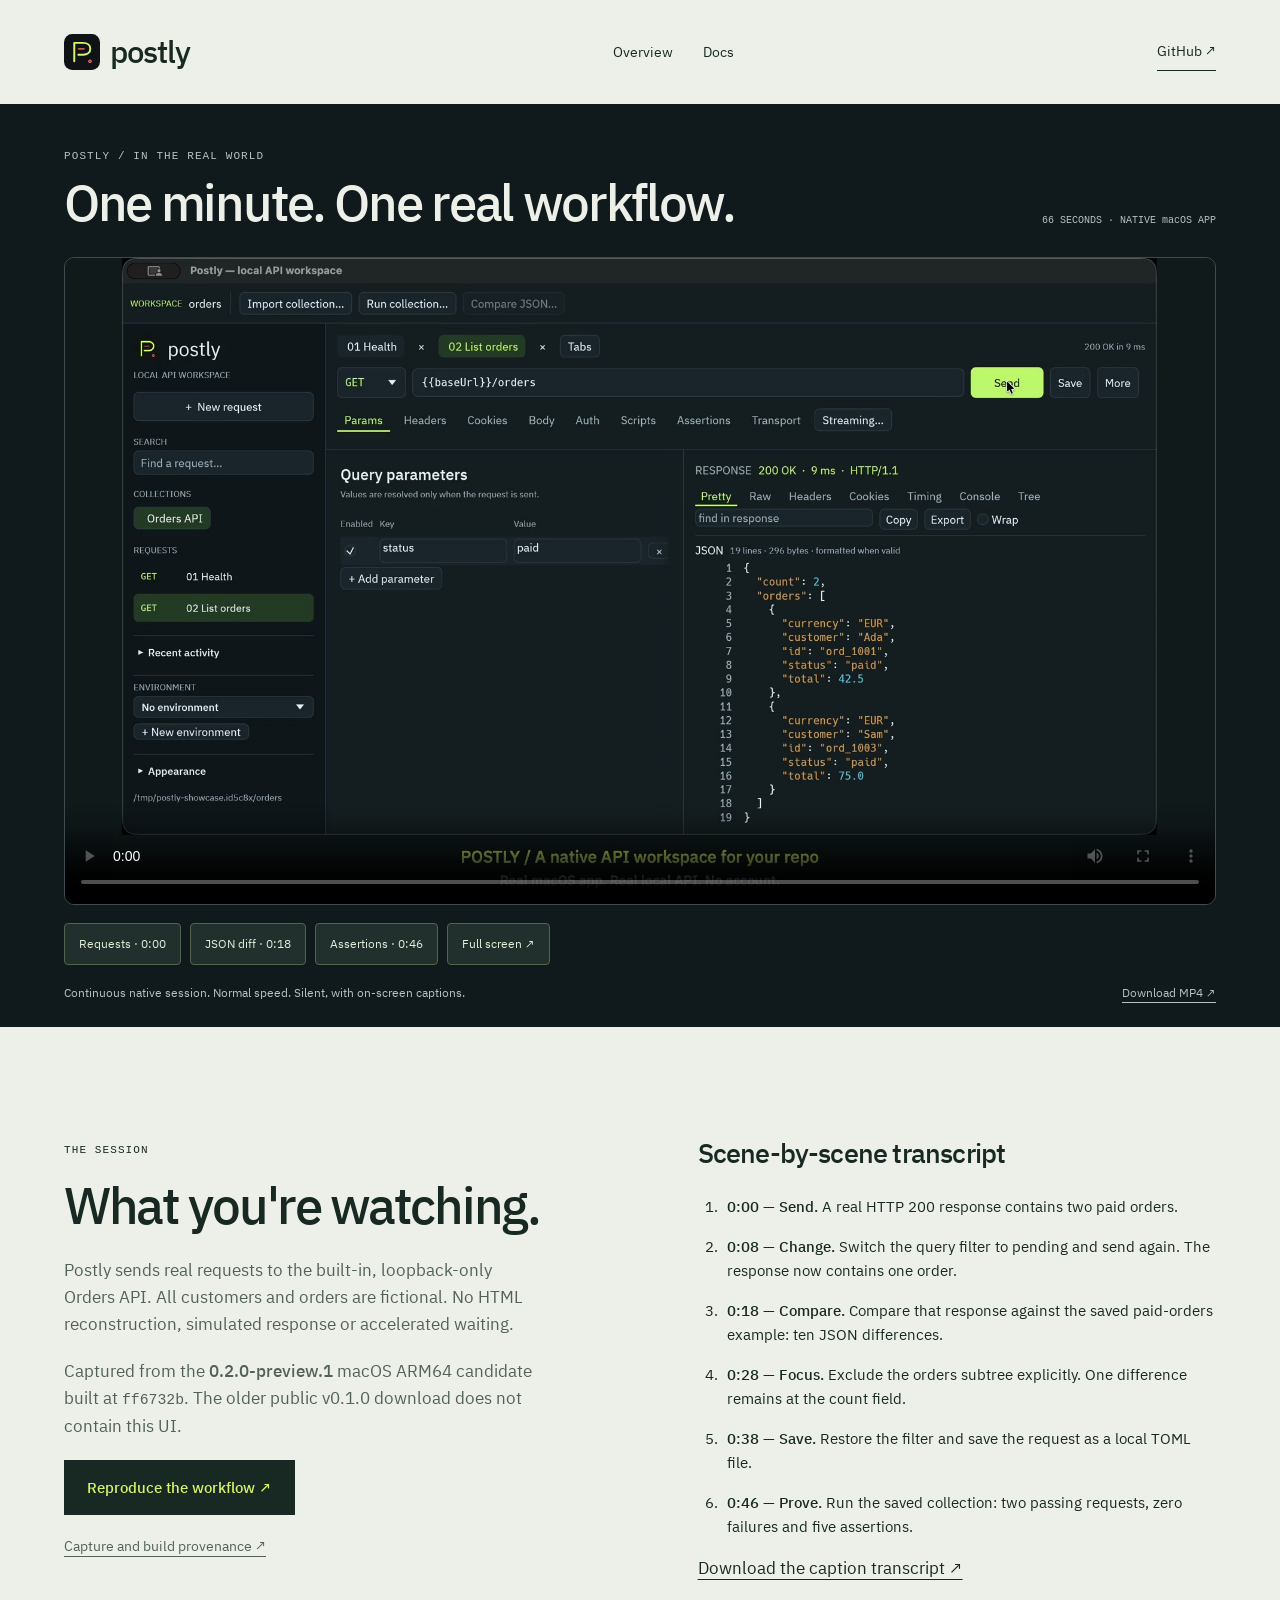
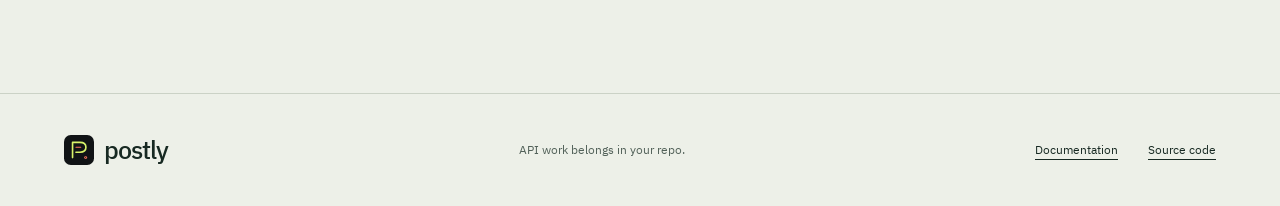
==== website/demo.html @ ddfd0c7a "feat(demo): publish a real captioned native product walkthrough" ====
<!doctype html>
<html lang="en"><head>
<meta charset="utf-8"><meta name="viewport" content="width=device-width,initial-scale=1">
<meta name="theme-color" content="#10191c">
<meta name="description" content="Watch a real 66-second session in the native Postly app: requests, JSON comparison and collection assertions against a local API.">
<link rel="canonical" href="https://othmaneblial.github.io/Postly/demo.html"><link rel="icon" href="logo.svg" type="image/svg+xml"><link rel="stylesheet" href="styles.css">
<title>Postly demo — A real native API workflow</title></head>
<body><a class="skip-link" href="#main">Skip to content</a>
<header class="topbar wrap"><a class="brand" href="index.html"><img src="logo.svg" width="36" height="36" alt=""><span>postly</span></a><nav aria-label="Main navigation"><a href="index.html">Overview</a><a href="docs.html">Docs</a></nav><a class="source-link" href="https://github.com/OthmaneBlial/Postly">GitHub ↗</a></header>
<main id="main">
<section class="product-stage"><div class="wrap"><div class="stage-header"><div><p class="eyebrow">POSTLY / IN THE REAL WORLD</p><h1 class="demo-heading">One minute. One real workflow.</h1></div><span class="capture-label">66 SECONDS · NATIVE macOS APP</span></div>
<video class="demo-video" controls playsinline preload="metadata" poster="assets/postly-demo-poster.jpg" width="1920" height="1080" aria-label="Postly real native product demo" aria-describedby="video-description"><source src="assets/postly-demo.mp4" type="video/mp4"><p><a href="assets/postly-demo.mp4">Download the full MP4 demo</a>.</p></video>
<div class="video-chapters" role="group" aria-label="Demo chapters"><button type="button" data-video-time="0">Requests · 0:00</button><button type="button" data-video-time="18">JSON diff · 0:18</button><button type="button" data-video-time="46">Assertions · 0:46</button><button type="button" data-video-fullscreen>Full screen ↗</button></div>
<div class="image-caption"><p id="video-description">Continuous native session. Normal speed. Silent, with on-screen captions.</p><a href="assets/postly-demo.mp4" download>Download MP4 ↗</a></div></div></section>
<section class="wrap section"><div class="local-grid"><div><p class="eyebrow">THE SESSION</p><h2>What you're watching.</h2><p>Postly sends real requests to the built-in, loopback-only Orders API. All customers and orders are fictional. No HTML reconstruction, simulated response or accelerated waiting.</p><p>Captured from the <strong>0.2.0-preview.1</strong> macOS ARM64 candidate built at <code>ff6732b</code>. The older public v0.1.0 download does not contain this UI.</p><a class="button primary" href="docs.html#start">Reproduce the workflow ↗</a><p class="quiet-link"><a href="https://github.com/OthmaneBlial/Postly/blob/main/docs/demo-production.md">Capture and build provenance ↗</a></p></div>
<div><h3>Scene-by-scene transcript</h3><ol class="transcript"><li><strong>0:00 — Send.</strong> A real HTTP 200 response contains two paid orders.</li><li><strong>0:08 — Change.</strong> Switch the query filter to pending and send again. The response now contains one order.</li><li><strong>0:18 — Compare.</strong> Compare that response against the saved paid-orders example: ten JSON differences.</li><li><strong>0:28 — Focus.</strong> Exclude the orders subtree explicitly. One difference remains at the count field.</li><li><strong>0:38 — Save.</strong> Restore the filter and save the request as a local TOML file.</li><li><strong>0:46 — Prove.</strong> Run the saved collection: two passing requests, zero failures and five assertions.</li></ol><a href="assets/postly-demo.vtt" download>Download the caption transcript ↗</a></div></div></section>
</main><footer class="wrap footer"><a class="brand" href="index.html"><img src="logo.svg" width="30" height="30" alt=""><span>postly</span></a><p>API work belongs in your repo.</p><div><a href="docs.html">Documentation</a><a href="https://github.com/OthmaneBlial/Postly">Source code</a></div></footer><p class="copy-status" role="status" aria-live="polite"></p><script src="script.js" defer></script></body></html>
---- website/styles.css ----
@font-face{font-family:Plex;src:url("assets/fonts/IBMPlexSans-Regular.ttf") format("truetype");font-weight:400;font-display:swap}
@font-face{font-family:Plex;src:url("assets/fonts/IBMPlexSans-Medium.ttf") format("truetype");font-weight:500 900;font-display:swap}
:root{--paper:#edf0e8;--ink:#172922;--muted:#526159;--line:#cbd2c6;--lime:#d8f36a;--dark:#10191c;--gutter:clamp(22px,5vw,80px)}
.demo-heading{font-size:clamp(30px,4vw,52px);margin:0}.transcript{padding-left:24px;font-size:15px}.transcript li{margin-bottom:16px;padding-left:5px}
video.demo-video{height:auto;aspect-ratio:16/9}
.section .local-grid>div>p:not(.eyebrow){color:var(--muted)}
.video-chapters{display:flex;flex-wrap:wrap;gap:9px;margin-top:18px}.video-chapters button{background:#21302d;border:1px solid #53634e;color:#e3edda;font-size:12px;padding:10px 14px;border-radius:4px;min-height:42px}.video-chapters button:hover{background:#304731;color:var(--lime)}
*{box-sizing:border-box}html{scroll-behavior:smooth;scroll-padding-top:30px}body{margin:0;background:var(--paper);color:var(--ink);font:17px/1.6 Plex,sans-serif}a{color:inherit;text-underline-offset:5px}button,input{font:inherit}a:focus-visible,button:focus-visible,input:focus-visible,video:focus-visible{outline:3px solid #347351;outline-offset:5px}img{display:block;max-width:100%}h1,h2,h3,p{margin-top:0}h1,h2,h3{font-weight:500;line-height:1.04;letter-spacing:-.045em}h1{font-size:clamp(70px,8.8vw,132px);margin-bottom:0}h1 span{color:#4d6a37}h2{font-size:clamp(40px,4.5vw,66px);margin-bottom:24px}h3{font-size:27px;letter-spacing:-.03em;line-height:1.16}p{margin-bottom:20px}small{font-size:13px;line-height:1.6}code,pre,.eyebrow,.hero-baseline,.capture-label,.step-index,.terminal-title,.terminal-result>span{font-family:ui-monospace,SFMono-Regular,Consolas,monospace}code{font-size:.87em}pre{margin:0;white-space:pre-wrap;overflow-wrap:anywhere}button{cursor:pointer}.wrap{width:min(1440px,100%);padding-inline:var(--gutter);margin-inline:auto}.muted{color:var(--muted)}.eyebrow{font-size:11px;letter-spacing:.1em;line-height:1.6;font-weight:500}.status-dot{display:inline-block;width:7px;height:7px;border-radius:50%;background:#528332;margin-right:7px}
.topbar{height:104px;display:flex;align-items:center;justify-content:space-between;gap:24px}.brand{display:inline-flex;align-items:center;gap:10px;text-decoration:none;font-size:31px;font-weight:500;letter-spacing:-1px}.topbar nav,.footer>div{display:flex;gap:30px}.topbar nav a,.source-link{text-decoration:none;font-size:14px}.topbar a:hover,.footer a:hover{color:#477127}.source-link{border-bottom:1px solid var(--ink);padding-block:7px}
.hero{padding-top:54px}.hero>.eyebrow{margin-bottom:35px}.hero-grid{display:grid;grid-template-columns:1.65fr 1fr;gap:10%;align-items:end}.hero-aside{padding-bottom:6px;max-width:360px}.hero-aside>p:first-child{font-size:24px;line-height:1.4;letter-spacing:-.02em}.hero-aside .muted{font-size:17px}.button{display:inline-flex;align-items:center;justify-content:space-between;gap:35px;min-height:55px;padding:14px 22px;text-decoration:none;font-size:15px;font-weight:500;border:1px solid transparent;transition:background .15s,transform .15s}.button:hover{transform:translateY(-2px)}.primary{background:var(--ink);color:var(--lime)}.primary:hover{background:#2c4536}.secondary{border-color:var(--ink)}.quiet-link{display:block;width:fit-content;font-size:14px;margin:20px 0}.hero-aside small{display:block;color:var(--muted);margin-top:25px}.hero-baseline{margin-top:62px;padding-block:22px;border-top:1px solid var(--line);display:flex;justify-content:space-between;gap:20px;font-size:10px;letter-spacing:.08em}
.product-stage{background:var(--dark);color:#edf0e8;padding-block:44px 25px}.stage-header{display:flex;justify-content:space-between;align-items:end;gap:30px;margin-bottom:28px}.stage-header h2{font-size:31px;margin:0}.stage-header .eyebrow{color:#b6c2c2;margin-bottom:10px}.capture-label{font-size:10px;white-space:nowrap;color:#b6c2c2}.capture-label .status-dot{background:var(--lime)}.product-image{display:block;border-radius:11px;overflow:hidden;box-shadow:0 20px 65px #0005;border:1px solid #3e4c51}.product-image img{width:100%;height:auto}.image-caption{display:flex;justify-content:space-between;gap:24px;font-size:12px;color:#b6c2c2;padding-top:18px}.image-caption p{margin:0}
.section{padding-block:110px}.section-heading{margin-bottom:55px;max-width:840px}.section-heading>p:last-child:not(.eyebrow){color:var(--muted);font-size:19px}.workflow-grid{display:grid;grid-template-columns:repeat(3,minmax(0,1fr));gap:44px}.workflow-grid article{border-top:1px solid var(--ink);padding-top:22px}.step-index{font-size:13px;color:#506444;display:block;margin-bottom:48px}.workflow-grid p,.detail-grid p{font-size:16px;color:var(--muted)}.workflow-grid a,.detail-grid a{font-size:13px}
.local-section{background:var(--ink);color:var(--paper);padding-block:85px}.local-grid{display:grid;grid-template-columns:1fr 1fr;gap:10%;align-items:center}.local-grid h2{font-size:clamp(38px,4vw,58px)}.local-grid h2 span{color:var(--lime)}.local-grid>div>p:not(.eyebrow){color:#c5d0c2;max-width:470px}.outline{border-color:#83987a;color:var(--lime);margin-top:10px}.terminal{background:#0d1713;border:1px solid #4b5a45;padding:28px;min-width:0;box-shadow:12px 12px 0 #253b2b}.terminal-title{font-size:10px;letter-spacing:.05em;color:#b1c1ab;margin-bottom:30px}.code-block{position:relative;border:1px solid #455444;background:#16231b;padding:49px 18px 18px;color:#e0f4a8}.code-block button{position:absolute;right:10px;top:8px;padding:4px 9px;font-size:11px;line-height:1.4;background:transparent;color:inherit;border:1px solid #617159;border-radius:3px}.code-block button:hover{background:#314029}.terminal-note{font-size:12px;color:#b3c0ae;margin:18px 0}.terminal-note:last-child{margin-bottom:0}.terminal-result{border-left:2px solid var(--lime);padding-left:18px;margin-top:32px}.terminal-result>span{display:block;font-size:10px;color:#b3c0ae;margin-bottom:10px}.terminal-result strong{color:var(--lime);font-weight:500;font-size:23px}.terminal-result p{font-size:13px;color:#b3c0ae;margin:8px 0 0}
.detail-grid{display:grid;grid-template-columns:repeat(2,minmax(0,1fr));gap:40px 80px}.detail-grid article{border-top:1px solid var(--line);padding-top:25px}.detail-grid h3{font-size:25px}.download-section{display:grid;grid-template-columns:1.3fr 1fr;gap:14%;padding-block:65px 100px;border-top:1px solid var(--line)}.download-section p{font-size:16px}.download-actions{align-self:center}.download-actions .button{display:flex;margin-bottom:12px}.download-actions>p{font-size:13px;margin-top:45px}.footer{border-top:1px solid var(--line);padding-block:36px;display:flex;align-items:center;justify-content:space-between;gap:25px}.footer .brand{font-size:25px}.footer p{font-size:12px;margin:0;color:var(--muted)}.footer a:not(.brand){font-size:12px}
.copy-status{position:fixed;bottom:20px;left:50%;transform:translateX(-50%);background:var(--ink);color:var(--lime);padding:12px 22px;border-radius:4px;font-size:14px;z-index:10;max-width:90%;box-shadow:0 6px 25px #0003}.copy-status:empty{display:none}.skip-link{position:fixed;top:-70px;left:20px;background:var(--ink);color:white;padding:12px 20px;z-index:20}.skip-link:focus{top:12px}[hidden]{display:none!important}
.docs-layout{display:grid;grid-template-columns:190px minmax(0,1fr);gap:65px;padding-top:45px;padding-bottom:100px}.docs-nav{align-self:start;position:sticky;top:25px;display:grid;gap:12px;font-size:14px;border-top:1px solid var(--line);padding-top:20px}.docs-nav a{text-decoration:none}.docs-content{max-width:850px;min-width:0}.docs-content h1{font-size:clamp(50px,6vw,80px);margin-bottom:30px}.docs-content h2{font-size:36px}.docs-content section{padding-top:48px;margin-top:25px;border-top:1px solid var(--line)}.docs-content .code-block{margin-block:20px}.docs-content ul,.docs-content ol{padding-left:22px}.docs-content li{padding-left:6px;margin-bottom:12px}.notice{padding:20px 24px;background:#dfe6d7;border-left:3px solid #5f783f;font-size:15px}.guide-list{display:grid;grid-template-columns:1fr 1fr;gap:0 24px}.guide-list a{display:block;padding:20px 0;border-bottom:1px solid var(--line);text-decoration:none;font-size:17px}.guide-list small{display:block;color:var(--muted)}.docs-search{display:block;margin-block:20px;font-size:13px}.docs-search input{display:block;margin-top:8px;width:100%;padding:12px 14px;border:1px solid #8b9a80;background:#f8faf4;color:var(--ink);border-radius:4px}.demo-video{display:block;width:100%;background:#10191c;border:1px solid #3e4c51;border-radius:10px}.video-caption{color:#b6c2c2;font-size:13px;margin-top:16px}
@media(min-width:1000px){.hero-grid h1{animation:enter .6s ease-out both}.hero-aside{animation:enter .6s .1s ease-out both}}@keyframes enter{from{opacity:0;transform:translateY(14px)}to{opacity:1;transform:translateY(0)}}
@media(max-width:900px){.topbar nav{gap:18px}.hero-grid{gap:6%;grid-template-columns:1.3fr 1fr}h1{font-size:clamp(65px,9vw,85px)}.hero-aside>p:first-child{font-size:20px}.hero{padding-top:35px}.hero-aside small{margin-top:18px}.workflow-grid{gap:25px}.local-grid{gap:35px}.terminal{padding:20px}.download-section{gap:8%}.footer{flex-wrap:wrap}.footer>div{gap:20px}.docs-layout{grid-template-columns:145px minmax(0,1fr);gap:35px}}
@media(max-width:640px){body{font-size:16px}.topbar{height:82px;gap:15px}.brand{font-size:26px;gap:7px}.brand img{width:30px;height:30px}.topbar nav{gap:14px}.topbar nav a{font-size:12px}.topbar nav a:first-child{display:none}.source-link{font-size:12px}.hero>.eyebrow{font-size:9px;letter-spacing:.065em;margin-bottom:25px}.hero-grid{display:block}h1{font-size:clamp(67px,14vw,88px);letter-spacing:-.055em}.hero-aside{max-width:none;margin-top:30px}.hero-aside>p:first-child{font-size:21px;max-width:330px}.hero-aside .muted{font-size:16px;max-width:340px}.hero-aside small{margin-top:20px}.hero-baseline{margin-top:30px;font-size:8px;gap:12px}.stage-header{display:block}.capture-label{display:block;margin-top:18px}.product-stage{padding-top:30px}.stage-header h2{font-size:28px}.image-caption{display:block;font-size:11px}.image-caption a{display:inline-block;margin-top:8px}.section{padding-block:68px}.section-heading{margin-bottom:35px}.section-heading>p:last-child:not(.eyebrow){font-size:17px}.workflow-grid,.local-grid,.detail-grid,.download-section{grid-template-columns:1fr}.workflow-grid{gap:30px}.step-index{margin-bottom:22px}.workflow-grid h3{font-size:28px;margin-bottom:15px}.local-section{padding-block:55px}.local-grid{gap:35px}.terminal{box-shadow:7px 7px 0 #253b2b}.detail-grid{gap:20px}.download-section{gap:20px;padding-block:55px 60px}.download-actions>p{margin-top:30px}.footer{gap:16px}.footer p{width:100%;order:3}.footer>div{gap:16px;flex-wrap:wrap}.docs-layout{display:block;padding-top:20px}.docs-nav{position:static;display:flex;flex-wrap:wrap;gap:12px 20px;padding-bottom:25px;margin-bottom:25px;font-size:12px}.docs-content h1{font-size:52px}.docs-content h2{font-size:32px}.guide-list{grid-template-columns:1fr}}
@media(prefers-reduced-motion:reduce){html{scroll-behavior:auto}*,*::before,*::after{animation:none!important;transition:none!important}}
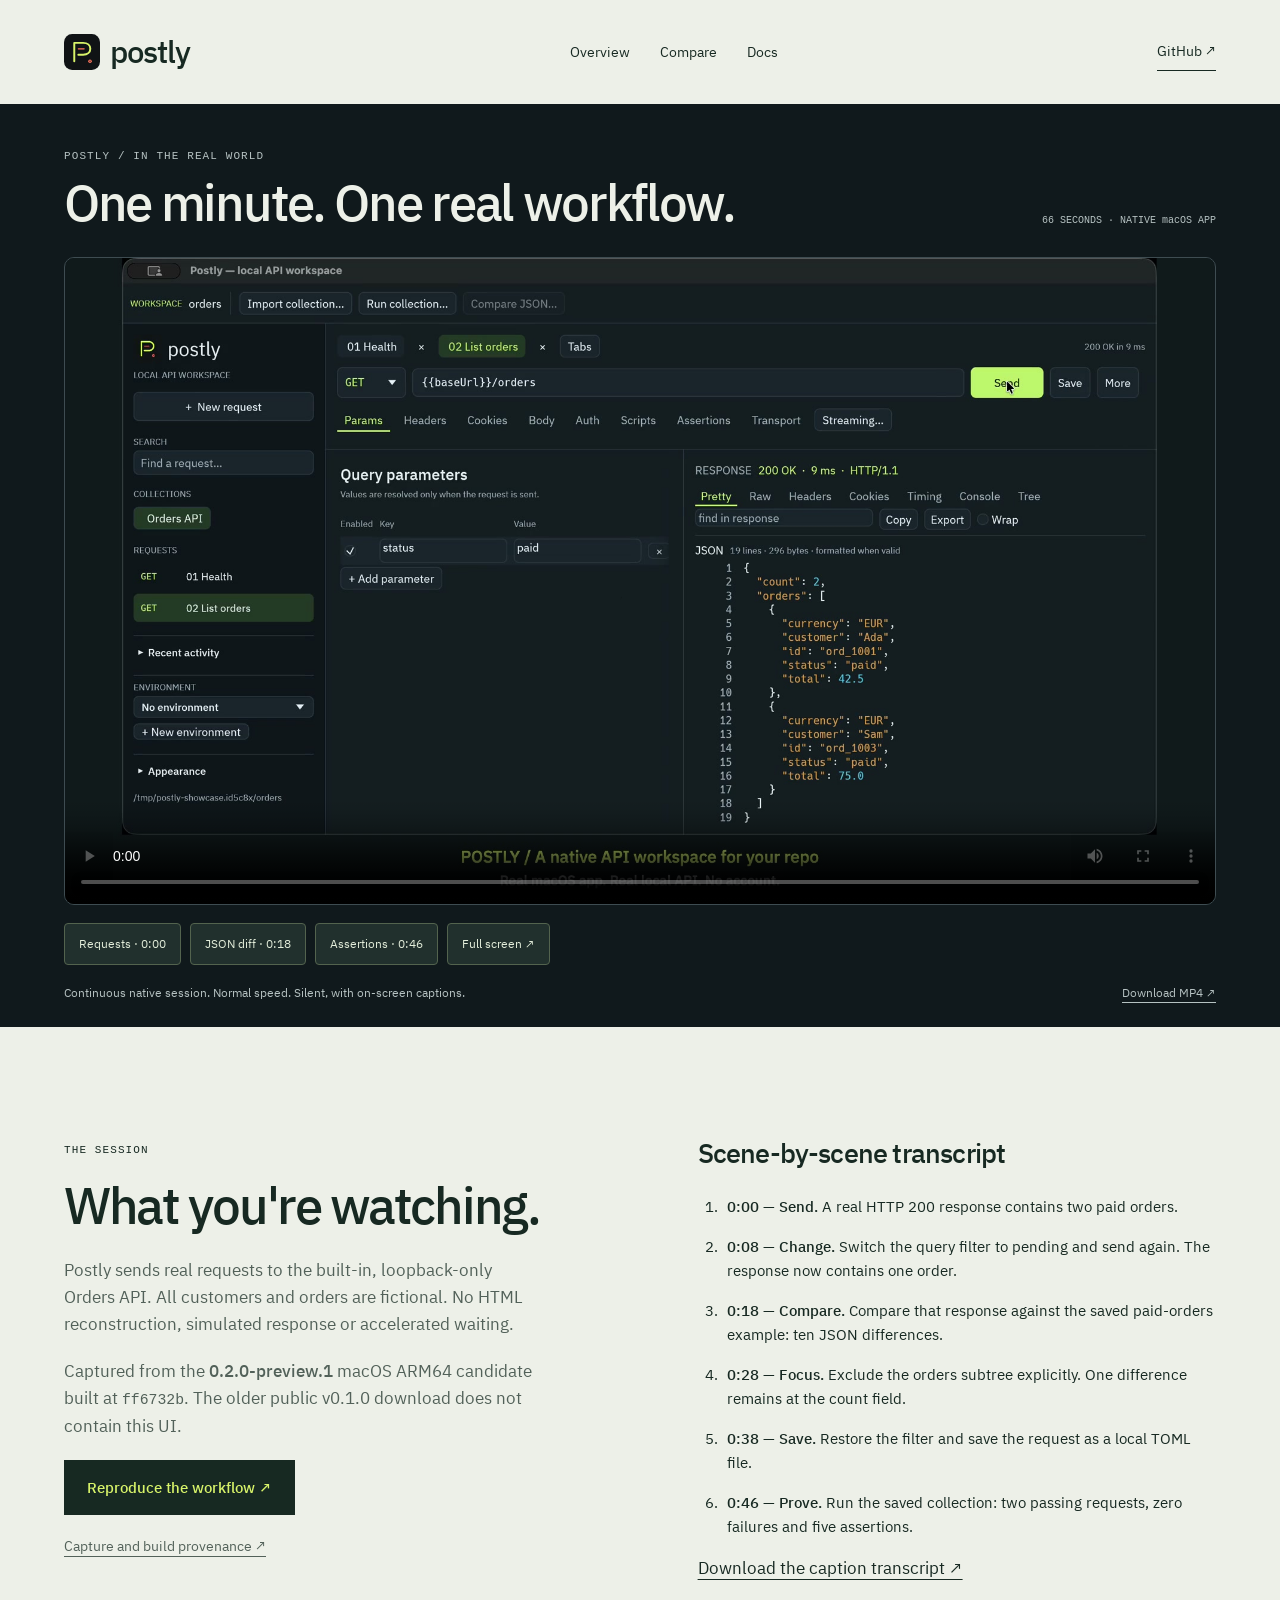
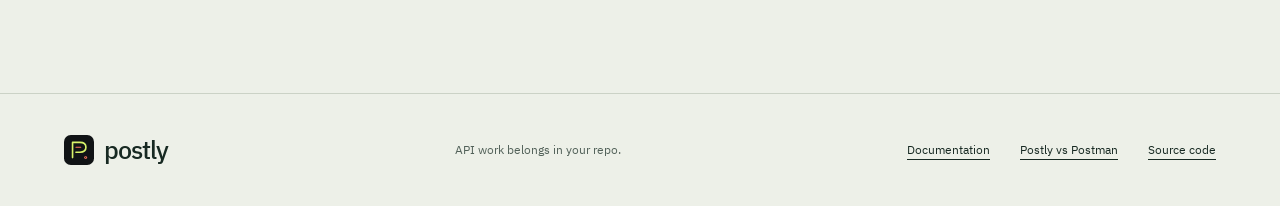
==== commit d222114b: "docs(site): add Postly versus Postman comparison" ====
--- a/website/demo.html
+++ b/website/demo.html
@@ -6,7 +6,7 @@
 <link rel="canonical" href="https://othmaneblial.github.io/Postly/demo.html"><link rel="icon" href="logo.svg" type="image/svg+xml"><link rel="stylesheet" href="styles.css">
 <title>Postly demo — A real native API workflow</title></head>
 <body><a class="skip-link" href="#main">Skip to content</a>
-<header class="topbar wrap"><a class="brand" href="index.html"><img src="logo.svg" width="36" height="36" alt=""><span>postly</span></a><nav aria-label="Main navigation"><a href="index.html">Overview</a><a href="docs.html">Docs</a></nav><a class="source-link" href="https://github.com/OthmaneBlial/Postly">GitHub ↗</a></header>
+<header class="topbar wrap"><a class="brand" href="index.html"><img src="logo.svg" width="36" height="36" alt=""><span>postly</span></a><nav aria-label="Main navigation"><a href="index.html">Overview</a><a href="compare.html">Compare</a><a href="docs.html">Docs</a></nav><a class="source-link" href="https://github.com/OthmaneBlial/Postly">GitHub ↗</a></header>
 <main id="main">
 <section class="product-stage"><div class="wrap"><div class="stage-header"><div><p class="eyebrow">POSTLY / IN THE REAL WORLD</p><h1 class="demo-heading">One minute. One real workflow.</h1></div><span class="capture-label">66 SECONDS · NATIVE macOS APP</span></div>
 <video class="demo-video" controls playsinline preload="metadata" poster="assets/postly-demo-poster.jpg" width="1920" height="1080" aria-label="Postly real native product demo" aria-describedby="video-description"><source src="assets/postly-demo.mp4" type="video/mp4"><p><a href="assets/postly-demo.mp4">Download the full MP4 demo</a>.</p></video>
@@ -14,4 +14,4 @@
 <div class="image-caption"><p id="video-description">Continuous native session. Normal speed. Silent, with on-screen captions.</p><a href="assets/postly-demo.mp4" download>Download MP4 ↗</a></div></div></section>
 <section class="wrap section"><div class="local-grid"><div><p class="eyebrow">THE SESSION</p><h2>What you're watching.</h2><p>Postly sends real requests to the built-in, loopback-only Orders API. All customers and orders are fictional. No HTML reconstruction, simulated response or accelerated waiting.</p><p>Captured from the <strong>0.2.0-preview.1</strong> macOS ARM64 candidate built at <code>ff6732b</code>. The older public v0.1.0 download does not contain this UI.</p><a class="button primary" href="docs.html#start">Reproduce the workflow ↗</a><p class="quiet-link"><a href="https://github.com/OthmaneBlial/Postly/blob/main/docs/demo-production.md">Capture and build provenance ↗</a></p></div>
 <div><h3>Scene-by-scene transcript</h3><ol class="transcript"><li><strong>0:00 — Send.</strong> A real HTTP 200 response contains two paid orders.</li><li><strong>0:08 — Change.</strong> Switch the query filter to pending and send again. The response now contains one order.</li><li><strong>0:18 — Compare.</strong> Compare that response against the saved paid-orders example: ten JSON differences.</li><li><strong>0:28 — Focus.</strong> Exclude the orders subtree explicitly. One difference remains at the count field.</li><li><strong>0:38 — Save.</strong> Restore the filter and save the request as a local TOML file.</li><li><strong>0:46 — Prove.</strong> Run the saved collection: two passing requests, zero failures and five assertions.</li></ol><a href="assets/postly-demo.vtt" download>Download the caption transcript ↗</a></div></div></section>
-</main><footer class="wrap footer"><a class="brand" href="index.html"><img src="logo.svg" width="30" height="30" alt=""><span>postly</span></a><p>API work belongs in your repo.</p><div><a href="docs.html">Documentation</a><a href="https://github.com/OthmaneBlial/Postly">Source code</a></div></footer><p class="copy-status" role="status" aria-live="polite"></p><script src="script.js" defer></script></body></html>
+</main><footer class="wrap footer"><a class="brand" href="index.html"><img src="logo.svg" width="30" height="30" alt=""><span>postly</span></a><p>API work belongs in your repo.</p><div><a href="docs.html">Documentation</a><a href="compare.html">Postly vs Postman</a><a href="https://github.com/OthmaneBlial/Postly">Source code</a></div></footer><p class="copy-status" role="status" aria-live="polite"></p><script src="script.js" defer></script></body></html>
--- a/website/styles.css
+++ b/website/styles.css
@@ -9,12 +9,15 @@
 .topbar{height:104px;display:flex;align-items:center;justify-content:space-between;gap:24px}.brand{display:inline-flex;align-items:center;gap:10px;text-decoration:none;font-size:31px;font-weight:500;letter-spacing:-1px}.topbar nav,.footer>div{display:flex;gap:30px}.topbar nav a,.source-link{text-decoration:none;font-size:14px}.topbar a:hover,.footer a:hover{color:#477127}.source-link{border-bottom:1px solid var(--ink);padding-block:7px}
 .hero{padding-top:54px}.hero>.eyebrow{margin-bottom:35px}.hero-grid{display:grid;grid-template-columns:1.65fr 1fr;gap:10%;align-items:end}.hero-aside{padding-bottom:6px;max-width:360px}.hero-aside>p:first-child{font-size:24px;line-height:1.4;letter-spacing:-.02em}.hero-aside .muted{font-size:17px}.button{display:inline-flex;align-items:center;justify-content:space-between;gap:35px;min-height:55px;padding:14px 22px;text-decoration:none;font-size:15px;font-weight:500;border:1px solid transparent;transition:background .15s,transform .15s}.button:hover{transform:translateY(-2px)}.primary{background:var(--ink);color:var(--lime)}.primary:hover{background:#2c4536}.secondary{border-color:var(--ink)}.quiet-link{display:block;width:fit-content;font-size:14px;margin:20px 0}.hero-aside small{display:block;color:var(--muted);margin-top:25px}.hero-baseline{margin-top:62px;padding-block:22px;border-top:1px solid var(--line);display:flex;justify-content:space-between;gap:20px;font-size:10px;letter-spacing:.08em}
 .product-stage{background:var(--dark);color:#edf0e8;padding-block:44px 25px}.stage-header{display:flex;justify-content:space-between;align-items:end;gap:30px;margin-bottom:28px}.stage-header h2{font-size:31px;margin:0}.stage-header .eyebrow{color:#b6c2c2;margin-bottom:10px}.capture-label{font-size:10px;white-space:nowrap;color:#b6c2c2}.capture-label .status-dot{background:var(--lime)}.product-image{display:block;border-radius:11px;overflow:hidden;box-shadow:0 20px 65px #0005;border:1px solid #3e4c51}.product-image img{width:100%;height:auto}.image-caption{display:flex;justify-content:space-between;gap:24px;font-size:12px;color:#b6c2c2;padding-top:18px}.image-caption p{margin:0}
-.section{padding-block:110px}.section-heading{margin-bottom:55px;max-width:840px}.section-heading>p:last-child:not(.eyebrow){color:var(--muted);font-size:19px}.workflow-grid{display:grid;grid-template-columns:repeat(3,minmax(0,1fr));gap:44px}.workflow-grid article{border-top:1px solid var(--ink);padding-top:22px}.step-index{font-size:13px;color:#506444;display:block;margin-bottom:48px}.workflow-grid p,.detail-grid p{font-size:16px;color:var(--muted)}.workflow-grid a,.detail-grid a{font-size:13px}
+.section{padding-block:110px}.section-heading{margin-bottom:55px;max-width:840px}.section-heading>p:last-child:not(.eyebrow),.section-heading>p.section-summary{color:var(--muted);font-size:19px}.workflow-grid{display:grid;grid-template-columns:repeat(3,minmax(0,1fr));gap:44px}.workflow-grid article{border-top:1px solid var(--ink);padding-top:22px}.step-index{font-size:13px;color:#506444;display:block;margin-bottom:48px}.workflow-grid p,.detail-grid p{font-size:16px;color:var(--muted)}.workflow-grid a,.detail-grid a{font-size:13px}
 .local-section{background:var(--ink);color:var(--paper);padding-block:85px}.local-grid{display:grid;grid-template-columns:1fr 1fr;gap:10%;align-items:center}.local-grid h2{font-size:clamp(38px,4vw,58px)}.local-grid h2 span{color:var(--lime)}.local-grid>div>p:not(.eyebrow){color:#c5d0c2;max-width:470px}.outline{border-color:#83987a;color:var(--lime);margin-top:10px}.terminal{background:#0d1713;border:1px solid #4b5a45;padding:28px;min-width:0;box-shadow:12px 12px 0 #253b2b}.terminal-title{font-size:10px;letter-spacing:.05em;color:#b1c1ab;margin-bottom:30px}.code-block{position:relative;border:1px solid #455444;background:#16231b;padding:49px 18px 18px;color:#e0f4a8}.code-block button{position:absolute;right:10px;top:8px;padding:4px 9px;font-size:11px;line-height:1.4;background:transparent;color:inherit;border:1px solid #617159;border-radius:3px}.code-block button:hover{background:#314029}.terminal-note{font-size:12px;color:#b3c0ae;margin:18px 0}.terminal-note:last-child{margin-bottom:0}.terminal-result{border-left:2px solid var(--lime);padding-left:18px;margin-top:32px}.terminal-result>span{display:block;font-size:10px;color:#b3c0ae;margin-bottom:10px}.terminal-result strong{color:var(--lime);font-weight:500;font-size:23px}.terminal-result p{font-size:13px;color:#b3c0ae;margin:8px 0 0}
 .detail-grid{display:grid;grid-template-columns:repeat(2,minmax(0,1fr));gap:40px 80px}.detail-grid article{border-top:1px solid var(--line);padding-top:25px}.detail-grid h3{font-size:25px}.download-section{display:grid;grid-template-columns:1.3fr 1fr;gap:14%;padding-block:65px 100px;border-top:1px solid var(--line)}.download-section p{font-size:16px}.download-actions{align-self:center}.download-actions .button{display:flex;margin-bottom:12px}.download-actions>p{font-size:13px;margin-top:45px}.footer{border-top:1px solid var(--line);padding-block:36px;display:flex;align-items:center;justify-content:space-between;gap:25px}.footer .brand{font-size:25px}.footer p{font-size:12px;margin:0;color:var(--muted)}.footer a:not(.brand){font-size:12px}
 .copy-status{position:fixed;bottom:20px;left:50%;transform:translateX(-50%);background:var(--ink);color:var(--lime);padding:12px 22px;border-radius:4px;font-size:14px;z-index:10;max-width:90%;box-shadow:0 6px 25px #0003}.copy-status:empty{display:none}.skip-link{position:fixed;top:-70px;left:20px;background:var(--ink);color:white;padding:12px 20px;z-index:20}.skip-link:focus{top:12px}[hidden]{display:none!important}
 .docs-layout{display:grid;grid-template-columns:190px minmax(0,1fr);gap:65px;padding-top:45px;padding-bottom:100px}.docs-nav{align-self:start;position:sticky;top:25px;display:grid;gap:12px;font-size:14px;border-top:1px solid var(--line);padding-top:20px}.docs-nav a{text-decoration:none}.docs-content{max-width:850px;min-width:0}.docs-content h1{font-size:clamp(50px,6vw,80px);margin-bottom:30px}.docs-content h2{font-size:36px}.docs-content section{padding-top:48px;margin-top:25px;border-top:1px solid var(--line)}.docs-content .code-block{margin-block:20px}.docs-content ul,.docs-content ol{padding-left:22px}.docs-content li{padding-left:6px;margin-bottom:12px}.notice{padding:20px 24px;background:#dfe6d7;border-left:3px solid #5f783f;font-size:15px}.guide-list{display:grid;grid-template-columns:1fr 1fr;gap:0 24px}.guide-list a{display:block;padding:20px 0;border-bottom:1px solid var(--line);text-decoration:none;font-size:17px}.guide-list small{display:block;color:var(--muted)}.docs-search{display:block;margin-block:20px;font-size:13px}.docs-search input{display:block;margin-top:8px;width:100%;padding:12px 14px;border:1px solid #8b9a80;background:#f8faf4;color:var(--ink);border-radius:4px}.demo-video{display:block;width:100%;background:#10191c;border:1px solid #3e4c51;border-radius:10px}.video-caption{color:#b6c2c2;font-size:13px;margin-top:16px}
+.compare-body{background:#e8ede4}.compare-hero{padding-top:54px}.compare-hero>.eyebrow{margin-bottom:35px}.compare-hero-grid{display:grid;grid-template-columns:1.2fr .8fr;gap:8%;align-items:end}.compare-hero-grid>*,.compare-signal-grid>*,.choice-grid>*,.compare-proof>*{min-width:0}.compare-lede{font-size:clamp(22px,2.5vw,34px);line-height:1.25;max-width:620px;letter-spacing:-.025em;margin:32px 0 18px}.compare-note{color:var(--muted);font-size:15px;max-width:540px}.verdict-card{background:var(--ink);color:var(--paper);padding:34px 34px 38px;box-shadow:12px 12px 0 #b5c27d}.verdict-card .eyebrow{color:#b8c8af}.verdict-card h2{font-size:clamp(29px,3.1vw,46px);margin:24px 0}.verdict-card h2 span,.compare-choice h2 span{color:var(--lime)}.verdict-card ul,.choice-card ul{padding-left:20px;margin:0 0 30px}.verdict-card li,.choice-card li{margin-bottom:10px;font-size:15px}.verdict-card .button{font-size:13px;min-height:48px;width:100%}.compare-baseline{border-top:1px solid var(--line);display:flex;justify-content:space-between;gap:20px;padding-block:23px;margin-top:65px;font:10px/1.4 ui-monospace,SFMono-Regular,Consolas,monospace;letter-spacing:.08em;color:#526159}.compare-signal{background:var(--dark);color:var(--paper);margin-top:0;padding-block:70px}.compare-signal-grid{display:grid;grid-template-columns:1fr 1fr;gap:10%;align-items:center}.compare-signal h2{font-size:clamp(38px,4vw,58px);margin:0}.compare-signal p:last-child{font-size:20px;line-height:1.45;color:#c6d1c4;max-width:560px}.compare-table-section{padding-block:100px}.compare-table-section .section-heading{max-width:670px}.compare-table{border-top:1px solid var(--ink);font-size:14px}.compare-row{display:grid;grid-template-columns:1fr 1.4fr 1.4fr 1.1fr;gap:0;border-bottom:1px solid var(--line)}.compare-row>div{padding:19px 18px 20px 0}.compare-row>div:not(:first-child){padding-left:18px;border-left:1px solid var(--line)}.compare-head{font:11px/1.4 ui-monospace,SFMono-Regular,Consolas,monospace;letter-spacing:.08em;text-transform:uppercase;color:#526159}.compare-head>div{padding-block:14px}.compare-head .postly-col{color:#55742d}.compare-head .postman-col{color:#8b5844}.compare-row [role=rowheader]{font-weight:500;font-size:16px;line-height:1.25}.compare-row code{font-size:.85em}.compare-row .fit{color:#355a3f;font-weight:500}.compare-footnote{font-size:13px;color:var(--muted);margin:24px 0 0}.compare-choice{background:var(--ink);color:var(--paper);padding-block:100px}.compare-choice .section-heading>p:last-child{color:#b9c7b7}.choice-grid{display:grid;grid-template-columns:1fr 1fr;gap:24px}.choice-card{padding:34px;min-height:440px;display:flex;flex-direction:column}.choice-card h3{font-size:32px;margin:25px 0}.choice-card ul{margin-bottom:35px}.choice-card .button{margin-top:auto;width:fit-content;min-height:48px;font-size:13px}.choice-postly{background:#263d2d;border:1px solid #658053}.choice-postly .eyebrow{color:var(--lime)}.choice-postman{background:#efe6d9;color:#38271f;border:1px solid #c8a98b}.choice-postman .eyebrow{color:#8b5844}.choice-postman .button{border-color:#38271f}.compare-proof{display:grid;grid-template-columns:1fr 1fr;gap:12%;padding-block:100px}.compare-proof h2{font-size:clamp(40px,4.5vw,66px);margin:22px 0}.compare-proof>div>p:not(.eyebrow){max-width:510px;color:var(--muted);font-size:18px}.compare-code{background:#112019;color:#e8f1da;padding:30px 32px;box-shadow:12px 12px 0 #c5d86b;align-self:center;min-width:0}.compare-code>span{font:10px/1.4 ui-monospace,SFMono-Regular,Consolas,monospace;letter-spacing:.08em;color:#b4c5a5}.compare-code pre{margin-top:28px;color:#e0f5a9;font-size:14px;line-height:1.7;white-space:pre-wrap}.compare-code p{color:#b9c9b4;font-size:13px;margin:24px 0 0}
 @media(min-width:1000px){.hero-grid h1{animation:enter .6s ease-out both}.hero-aside{animation:enter .6s .1s ease-out both}}@keyframes enter{from{opacity:0;transform:translateY(14px)}to{opacity:1;transform:translateY(0)}}
 @media(max-width:900px){.topbar nav{gap:18px}.hero-grid{gap:6%;grid-template-columns:1.3fr 1fr}h1{font-size:clamp(65px,9vw,85px)}.hero-aside>p:first-child{font-size:20px}.hero{padding-top:35px}.hero-aside small{margin-top:18px}.workflow-grid{gap:25px}.local-grid{gap:35px}.terminal{padding:20px}.download-section{gap:8%}.footer{flex-wrap:wrap}.footer>div{gap:20px}.docs-layout{grid-template-columns:145px minmax(0,1fr);gap:35px}}
+@media(max-width:900px){.compare-hero-grid{gap:5%}.compare-row{grid-template-columns:.8fr 1.2fr 1.2fr 1fr}.compare-row>div{font-size:13px}.compare-proof{gap:8%}}
 @media(max-width:640px){body{font-size:16px}.topbar{height:82px;gap:15px}.brand{font-size:26px;gap:7px}.brand img{width:30px;height:30px}.topbar nav{gap:14px}.topbar nav a{font-size:12px}.topbar nav a:first-child{display:none}.source-link{font-size:12px}.hero>.eyebrow{font-size:9px;letter-spacing:.065em;margin-bottom:25px}.hero-grid{display:block}h1{font-size:clamp(67px,14vw,88px);letter-spacing:-.055em}.hero-aside{max-width:none;margin-top:30px}.hero-aside>p:first-child{font-size:21px;max-width:330px}.hero-aside .muted{font-size:16px;max-width:340px}.hero-aside small{margin-top:20px}.hero-baseline{margin-top:30px;font-size:8px;gap:12px}.stage-header{display:block}.capture-label{display:block;margin-top:18px}.product-stage{padding-top:30px}.stage-header h2{font-size:28px}.image-caption{display:block;font-size:11px}.image-caption a{display:inline-block;margin-top:8px}.section{padding-block:68px}.section-heading{margin-bottom:35px}.section-heading>p:last-child:not(.eyebrow){font-size:17px}.workflow-grid,.local-grid,.detail-grid,.download-section{grid-template-columns:1fr}.workflow-grid{gap:30px}.step-index{margin-bottom:22px}.workflow-grid h3{font-size:28px;margin-bottom:15px}.local-section{padding-block:55px}.local-grid{gap:35px}.terminal{box-shadow:7px 7px 0 #253b2b}.detail-grid{gap:20px}.download-section{gap:20px;padding-block:55px 60px}.download-actions>p{margin-top:30px}.footer{gap:16px}.footer p{width:100%;order:3}.footer>div{gap:16px;flex-wrap:wrap}.docs-layout{display:block;padding-top:20px}.docs-nav{position:static;display:flex;flex-wrap:wrap;gap:12px 20px;padding-bottom:25px;margin-bottom:25px;font-size:12px}.docs-content h1{font-size:52px}.docs-content h2{font-size:32px}.guide-list{grid-template-columns:1fr}}
+@media(max-width:640px){.compare-hero{padding-top:30px}.compare-hero-grid,.compare-signal-grid,.choice-grid,.compare-proof{grid-template-columns:1fr}.verdict-card{margin-top:30px;padding:28px 24px 30px;box-shadow:7px 7px 0 #b5c27d}.compare-baseline{display:block;margin-top:35px;font-size:8px}.compare-baseline span{display:block;margin-bottom:8px}.compare-signal{padding-block:55px}.compare-signal p:last-child{font-size:17px}.compare-table-section,.compare-choice,.compare-proof{padding-block:68px}.compare-table{margin-inline:calc(var(--gutter) * -1);padding-inline:var(--gutter);overflow-x:auto}.compare-row{min-width:720px;grid-template-columns:150px 200px 200px 170px}.compare-row>div{font-size:13px}.compare-head>div{font-size:10px}.choice-card{min-height:0;padding:26px 24px}.choice-card+.choice-card{margin-top:18px}.compare-code{margin-top:25px;padding:25px 22px;box-shadow:7px 7px 0 #c5d86b}.compare-code pre{font-size:12px}}
 @media(prefers-reduced-motion:reduce){html{scroll-behavior:auto}*,*::before,*::after{animation:none!important;transition:none!important}}
